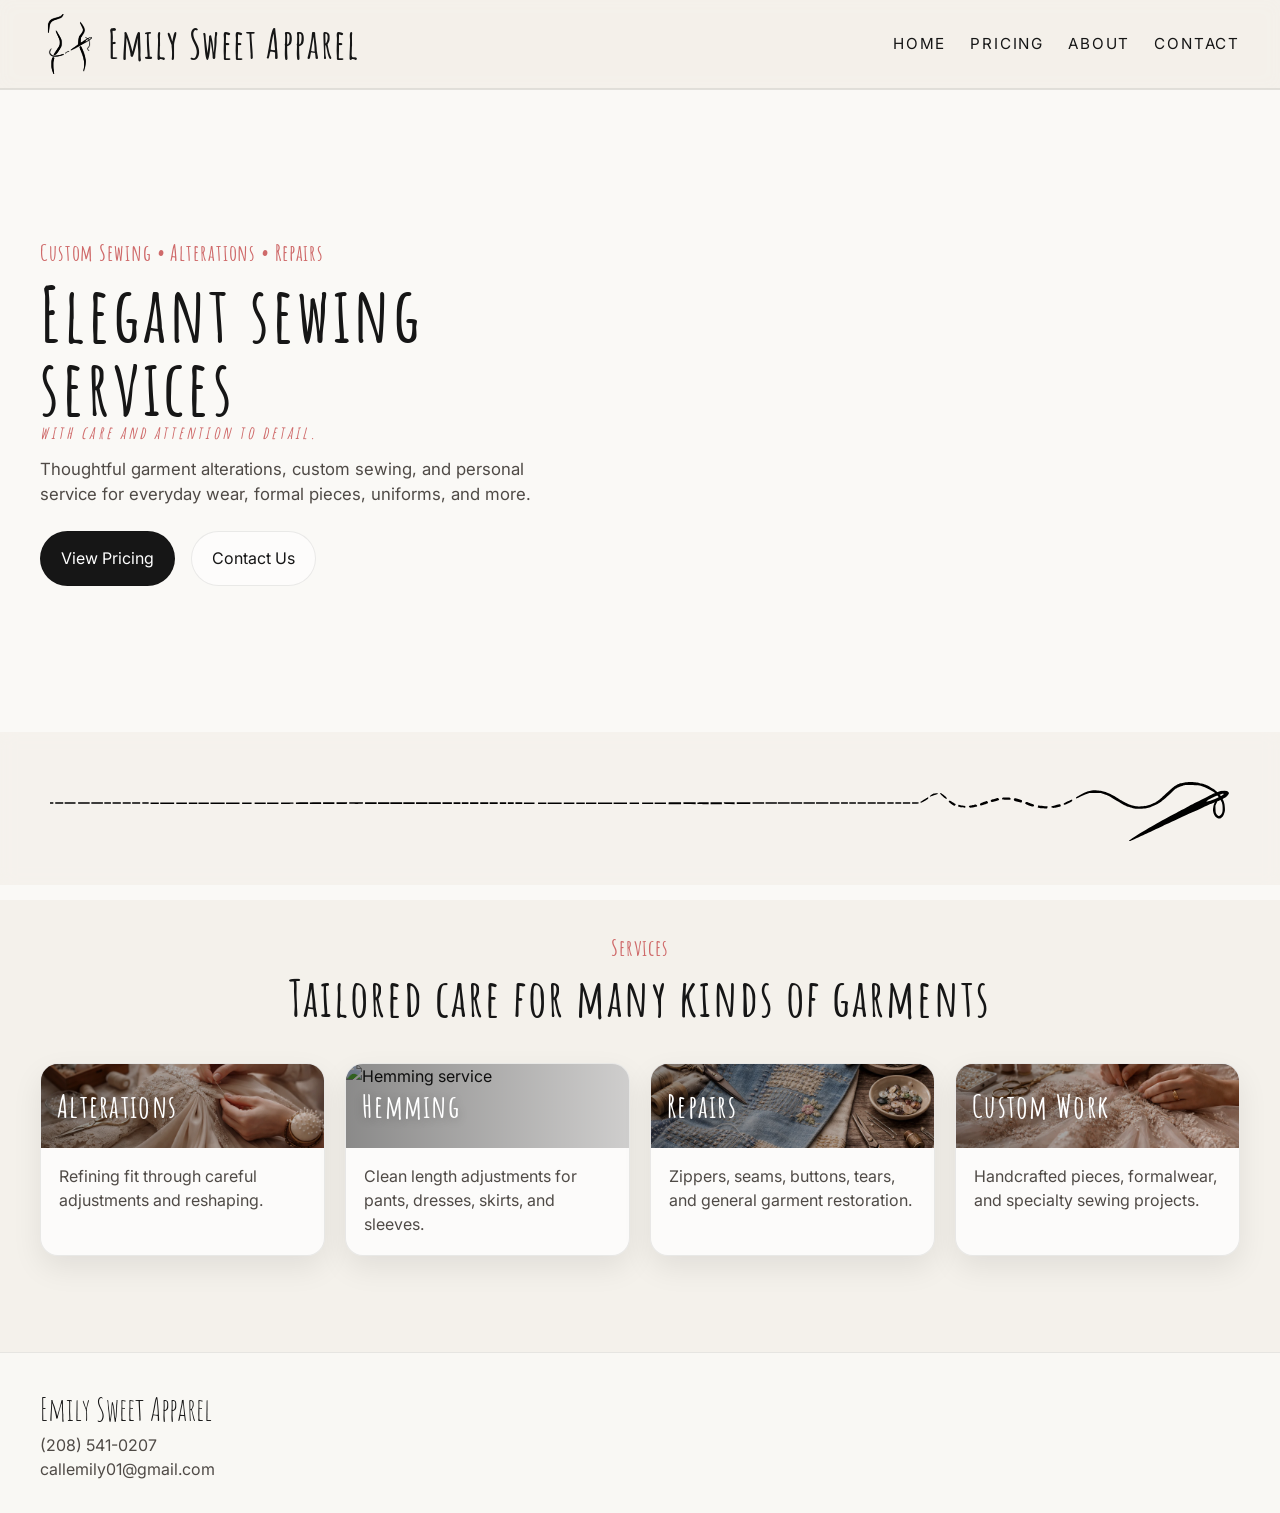
==== index.html @ 6f7a69de "prototype sewing website" ====
<!DOCTYPE html>
<html lang="en">
<head>
  <meta charset="UTF-8" />
  <meta name="viewport" content="width=device-width, initial-scale=1.0" />
  <title>Emily Sweet Apparel</title>

  <link rel="preconnect" href="https://fonts.googleapis.com">
  <link rel="preconnect" href="https://fonts.gstatic.com" crossorigin>
  <link
    href="https://fonts.googleapis.com/css2?family=Amatic+SC:wght@400;700&family=Inter:wght@300;400;500;600&display=swap"
    rel="stylesheet"
  >

  <link rel="stylesheet" href="css/reset.css" />
  <link rel="stylesheet" href="css/variables.css" />
  <link rel="stylesheet" href="css/base.css" />
  <link rel="stylesheet" href="css/layout.css" />
  <link rel="stylesheet" href="css/components.css" />
  <link rel="stylesheet" href="css/pages.css" />
</head>
<body>
  <div class="site-shell">
    <div id="site-header" class="site-header"></div>
    <main>
        <section class="hero section">
            <div class="container hero-grid">
                <!-- LEFT: TEXT -->
                <div class="hero-copy">
                    <p class="eyebrow">Custom Sewing • Alterations • Repairs</p>
                    <h1>Elegant sewing services<span class="attention">with care and attention to detail.</span>
                    </h1>

                    <p class="hero-text">
                        Thoughtful garment alterations, custom sewing, and personal service
                        for everyday wear, formal pieces, uniforms, and more.
                    </p>

                    <div class="hero-actions">
                        <a href="pricing.html" class="btn btn-primary">View Pricing</a>
                        <a href="contact.html" class="btn btn-secondary">Contact Us</a>
                    </div>
                    </div>

                    <!-- RIGHT: GALLERY -->
                    <div class="hero-gallery">
                    <div class="falling-gallery" id="gallery">
                        <div class="gallery-fade gallery-fade-top"></div>

                        <div class="gallery-track gallery-back"></div>
                        <div class="gallery-track gallery-mid"></div>
                        <div class="gallery-track gallery-front"></div>

                        <div class="gallery-fade gallery-fade-bottom"></div>
                    </div>
                </div>
            </div>
        </section>
        <section class="neetle-logos section">
            <img src="assets/images/branding/thread.svg" alt="thread">
            <img src="assets/images/branding/neetle-single.svg" class="neetle" alt="neetle">
        </section>
        <section class="services-preview section">
            <div class="container">
                <div class="section-heading">
                    <p class="eyebrow">Services</p>
                    <h2>Tailored care for many kinds of garments</h2>
                </div>

                <div class="service-grid">
                <article class="service-card">
                    <a href="pricing.html">
                        <div class="service-card-media">
                            <img src="assets/images/services/alteration.webp" alt="Alterations service" />
                            <h3 class="service-card-title">Alterations</h3>
                        </div>
                        <div class="service-card-body">
                            <p>Refining fit through careful adjustments and reshaping.</p>
                        </div>
                    </a>
                </article>

                <article class="service-card">
                    <a href="pricing.html">
                        <div class="service-card-media">
                            <img src="assets/images/services/hemming.webp" alt="Hemming service" />
                            <h3 class="service-card-title">Hemming</h3>
                        </div>
                        <div class="service-card-body">
                            <p>Clean length adjustments for pants, dresses, skirts, and sleeves.</p>
                        </div>
                    </a>
                </article>

                <article class="service-card">
                    <a href="pricing.html">
                        <div class="service-card-media">
                            <img src="assets/images/services/repair.webp" alt="Repairs service" />
                            <h3 class="service-card-title">Repairs</h3>
                        </div>
                        <div class="service-card-body">
                            <p>Zippers, seams, buttons, tears, and general garment restoration.</p>
                        </div>
                    </a>
                </article>

                <article class="service-card">
                    <a href="pricing.html">
                        <div class="service-card-media">
                            <img src="assets/images/services/customWork.webp" alt="Custom work service" />
                            <h3 class="service-card-title">Custom Work</h3>
                        </div>
                        <div class="service-card-body">
                            <p>Handcrafted pieces, formalwear, and specialty sewing projects.</p>
                        </div>
                    </a>
                </article>
            </div>
        </div>
      </section>
    </main>
    <div id="site-footer"></div>
  </div>

  <script src="js/includes.js"></script>
  <script src="js/main.js"></script>
  <script src="js/nav.js"></script>
  <script src="js/gallery.js"></script>
</body>
</html>
---- css/variables.css ----
:root {
  --color-bg: #f4f1eb;
  --color-bg-soft: rgba(255, 255, 255, 0.72);
  --color-surface: rgba(255, 255, 255, 0.58);
  --color-text: #161616;
  --color-text-muted: #4f4a46;
  --color-border: rgba(0, 0, 0, 0.08);
  --color-accent: #cf6a6a;
  --color-shadow: rgba(0, 0, 0, 0.08);

  --font-display: "Amatic SC", cursive;
  --font-body: "Inter", sans-serif;

  --container-width: 1200px;
  --header-height: 88px;

  --radius-sm: 10px;
  --radius-md: 18px;
  --radius-lg: 28px;

  --space-xs: 0.5rem;
  --space-sm: 0.875rem;
  --space-md: 1.25rem;
  --space-lg: 2rem;
  --space-xl: 4rem;
  --space-2xl: 6rem;

  --transition-fast: 180ms ease;
  --transition-medium: 300ms ease;
}
---- css/base.css ----
body {
  font-family: var(--font-body);
  color: var(--color-text);
  background-color: var(--color-bg);
  background-image:
    linear-gradient(rgba(255, 255, 255, 0.55), rgba(255, 255, 255, 0.55)),
    url("../assets/images/backgrounds/fabric-texture.jpg");
  background-repeat: repeat;
  background-size: 600px auto;
  background-attachment: fixed;
}

.site-shell {
  min-height: 100vh;
  display: flex;
  flex-direction: column;
  overflow: visible;
}

main {
  flex: 1;
}

.container {
  width: min(100% - 2rem, var(--container-width));
  margin-inline: auto;
}

.section {
  padding: var(--space-2xl) 0;
}

h1,
h2,
h3,
.brand-title,
.brand-subtitle,
.eyebrow {
  font-family: var(--font-display);
  font-weight: 700;
  letter-spacing: 0.04em;
}

h1 {
  font-size: clamp(3rem, 6vw, 5.5rem);
  line-height: 0.95;
}

h2 {
  font-size: clamp(2.4rem, 4vw, 4rem);
  line-height: 1;
  margin-bottom: 0.75rem;
}

h3 {
  font-size: 2rem;
  line-height: 1;
}

p {
  color: var(--color-text-muted);
}

.eyebrow {
  font-size: 1.4rem;
  color: var(--color-accent);
  margin-bottom: 0.5rem;
}

.section-heading {
  text-align: center;
  margin-bottom: 2.5rem;
}
---- css/layout.css ----
.site-header {
  position: sticky;
  top: 0;
  z-index: 1000;
  min-height: var(--header-height);
  backdrop-filter: blur(8px);
  background: rgba(244, 241, 235, 0.82);
  border-bottom: 1px solid var(--color-border);
}

.header-inner {
  min-height: var(--header-height);
  display: flex;
  align-items: center;
  justify-content: space-between;
  gap: 1rem;
}

.brand {
  display: inline-flex;
  flex-direction: row;
  line-height: 1;
  align-items: center;
}

.brand-logo {
  width: 60px;
  height: 60px;
  margin-right: 0.5rem;
}

.brand-title {
  font-size: clamp(2.5rem, 3vw, 3rem);
}

.brand-subtitle {
  font-size: 1.5rem;
  color: var(--color-text-muted);
}

.site-nav {
  display: flex;
  align-items: center;
  gap: 1.5rem;
}

.site-nav a {
  position: relative;
  font-size: 0.95rem;
  text-transform: uppercase;
  letter-spacing: 0.12em;
}

.site-nav a::after {
  content: "";
  position: absolute;
  left: 0;
  bottom: -0.25rem;
  width: 100%;
  height: 1px;
  background: var(--color-accent);
  transform: scaleX(0);
  transform-origin: left;
  transition: transform var(--transition-fast);
}

.site-nav a:hover::after {
  transform: scaleX(1);
}

.site-footer {
  padding: 2rem 0;
  border-top: 1px solid var(--color-border);
  background: rgba(255, 255, 255, 0.45);
}

.footer-inner {
  display: flex;
  justify-content: space-between;
  gap: 2rem;
}

.footer-title {
  font-family: var(--font-display);
  font-size: 2rem;
  color: var(--color-text);
}

.footer-text {
  color: var(--color-text-muted);
}
---- css/components.css ----
.btn {
  display: inline-flex;
  align-items: center;
  justify-content: center;
  padding: 0.9rem 1.25rem;
  border-radius: 999px;
  border: 1px solid var(--color-border);
  cursor: pointer;
  transition:
    transform var(--transition-fast),
    background-color var(--transition-fast),
    border-color var(--transition-fast);
}

.btn:hover {
  transform: translateY(-2px);
}

.btn-primary {
  background: var(--color-text);
  color: white;
}

.btn-primary:hover {
  background: #000;
}

.btn-secondary {
  background: rgba(255, 255, 255, 0.55);
}

.btn-secondary:hover {
  border-color: var(--color-accent);
}

.menu-toggle {
  display: none;
  width: 44px;
  height: 44px;
  border: 1px solid var(--color-border);
  background: rgba(255, 255, 255, 0.45);
  border-radius: 999px;
  padding: 0;
  cursor: pointer;
}

.menu-toggle span {
  display: block;
  width: 18px;
  height: 1px;
  margin: 5px auto;
  background: var(--color-text);
}

.service-grid {
  display: grid;
  grid-template-columns: repeat(4, 1fr);
  gap: 1.25rem;
}

.service-card {
  background: var(--color-bg-soft);
  border: 1px solid var(--color-border);
  border-radius: var(--radius-md);
  overflow: hidden;
  box-shadow: 0 12px 30px rgba(0, 0, 0, 0.08);
  transition: ease-in-out 0.2s;
}

.service-card:hover {
  scale: 1.05;
  cursor: pointer;
}

.service-card-media {
  position: relative;
  height: 84px;
  overflow: hidden;
}

.service-card-media img {
  width: 100%;
  height: 100%;
  object-fit: cover;
  display: block;
}

.service-card-media::after {
  content: "";
  position: absolute;
  inset: 0;
  background: linear-gradient(
    to right,
    rgba(0, 0, 0, 0.45),
    rgba(0, 0, 0, 0.18)
  );
}

.service-card-title {
  position: absolute;
  inset: 0;
  z-index: 2;
  display: flex;
  align-items: center;
  padding: 0 1rem;
  margin: 0;
  color: white;
  font-size: 2rem;
  line-height: 1;
  text-shadow: 0 2px 10px rgba(0, 0, 0, 0.25);
}

.service-card-body {
  padding: 1rem 1.1rem 1.15rem;
}

.service-card-body p {
  margin: 0;
}

.neetle-logos {
  backdrop-filter: blur(8px);
  background: rgba(244, 241, 235, 0.82);
  width: 100%;
  margin-bottom: 100px;
  padding: 50px;
}

.neetle-logos {
  position: relative; /* anchor for absolute positioning */
}

.neetle-logos .neetle {
  position: absolute;

  /* responsive positioning */
  right: clamp(5px, 4vw, 100px);
  top: 60%;
  transform: translateY(-50%) rotate(0deg);

  /* responsive size */
  width: clamp(60px, 8vw, 100px);
  height: auto;
  top: 100px;

  /* animation */
  transform-origin: 90% 10%;
  top:55%;
  animation: neetle-sway 2s ease-in-out infinite alternate;
}

@keyframes neetle-sway {
  0% {
    transform: translateY(-50%) rotate(-2.5deg);
  }
  100% {
    transform: translateY(-50%) rotate(2.55deg);
  }
}
---- css/pages.css ----
.hero-grid {
  display: grid;
  grid-template-columns: 1.1fr 0.9fr;
  gap: 2rem;
  align-items: center;
}

.hero-copy {
  max-width: 650px;
}

.hero-text {
  margin-top: 1rem;
  font-size: 1.05rem;
  max-width: 60ch;
}

.hero-gallery {
  position: relative;
  height: 50vh;
}

.attention {
  color: var(--color-accent);
  font-weight: 600;
  font-size: 1.1rem;
  font-style: italic;
  display: block;
}

.hero-actions {
  display: flex;
  gap: 1rem;
  margin-top: 1.5rem;
  flex-wrap: wrap;
}

.hero-art img {
  width: 100%;
  max-width: 520px;
  margin-left: auto;
  border-radius: var(--radius-lg);
  border: 1px solid var(--color-border);
  background: rgba(255, 255, 255, 0.45);
  padding: 1rem;
}

.falling-gallery {
  position: relative;
  overflow: hidden;
  width: 50vw;
  height: 87.5vh;
  margin-top: -115px;
  perspective: 1200px;
  transform-style: preserve-3d;
}

.gallery-fade {
  position: absolute;
  inset: 0;
  pointer-events: none;
  z-index: 20;
}

.gallery-track {
  position: absolute;
  inset: 0;
  pointer-events: none;
  transform-style: preserve-3d;
}

.gallery-item {
  position: absolute;
  top: 0;
  border-radius: var(--radius-md);
  overflow: hidden;
  background: white;
  box-shadow: 0px 5px 10px rgba(0, 0, 0, 0.6);
  transform-style: preserve-3d;
  transform-origin: center center;
  will-change: transform;
  backface-visibility: hidden;
}

.gallery-item img {
  width: 100%;
  height: 100%;
  object-fit: cover;
  display: block;
}

.services-preview {
  margin-top: -150px;
}

@media (max-width: 900px) {
  .hero-grid {
    display: grid;
    grid-template-columns: 1.1fr;
    align-items: center;
  }

  .service-grid {
    grid-template-columns: repeat(2, 1fr);
  }

  .site-nav {
    display: none;
  }

  .menu-toggle {
    display: inline-block;
  }

  .hero-gallery {
    height: 420px;
  }

  .falling-gallery {
    width: 100%;
    height: 100%;
    margin-top: 0;
  }
}

@media (max-width: 640px) {
  .hero-copy {
    max-width: 100%;
  }
  
  .section {
    padding: 4rem 0;
  }

  .service-grid {
    grid-template-columns: 1fr;
  }

  .footer-inner {
    flex-direction: column;
  }

  .hero-gallery {
    height: 660px;
  }
}
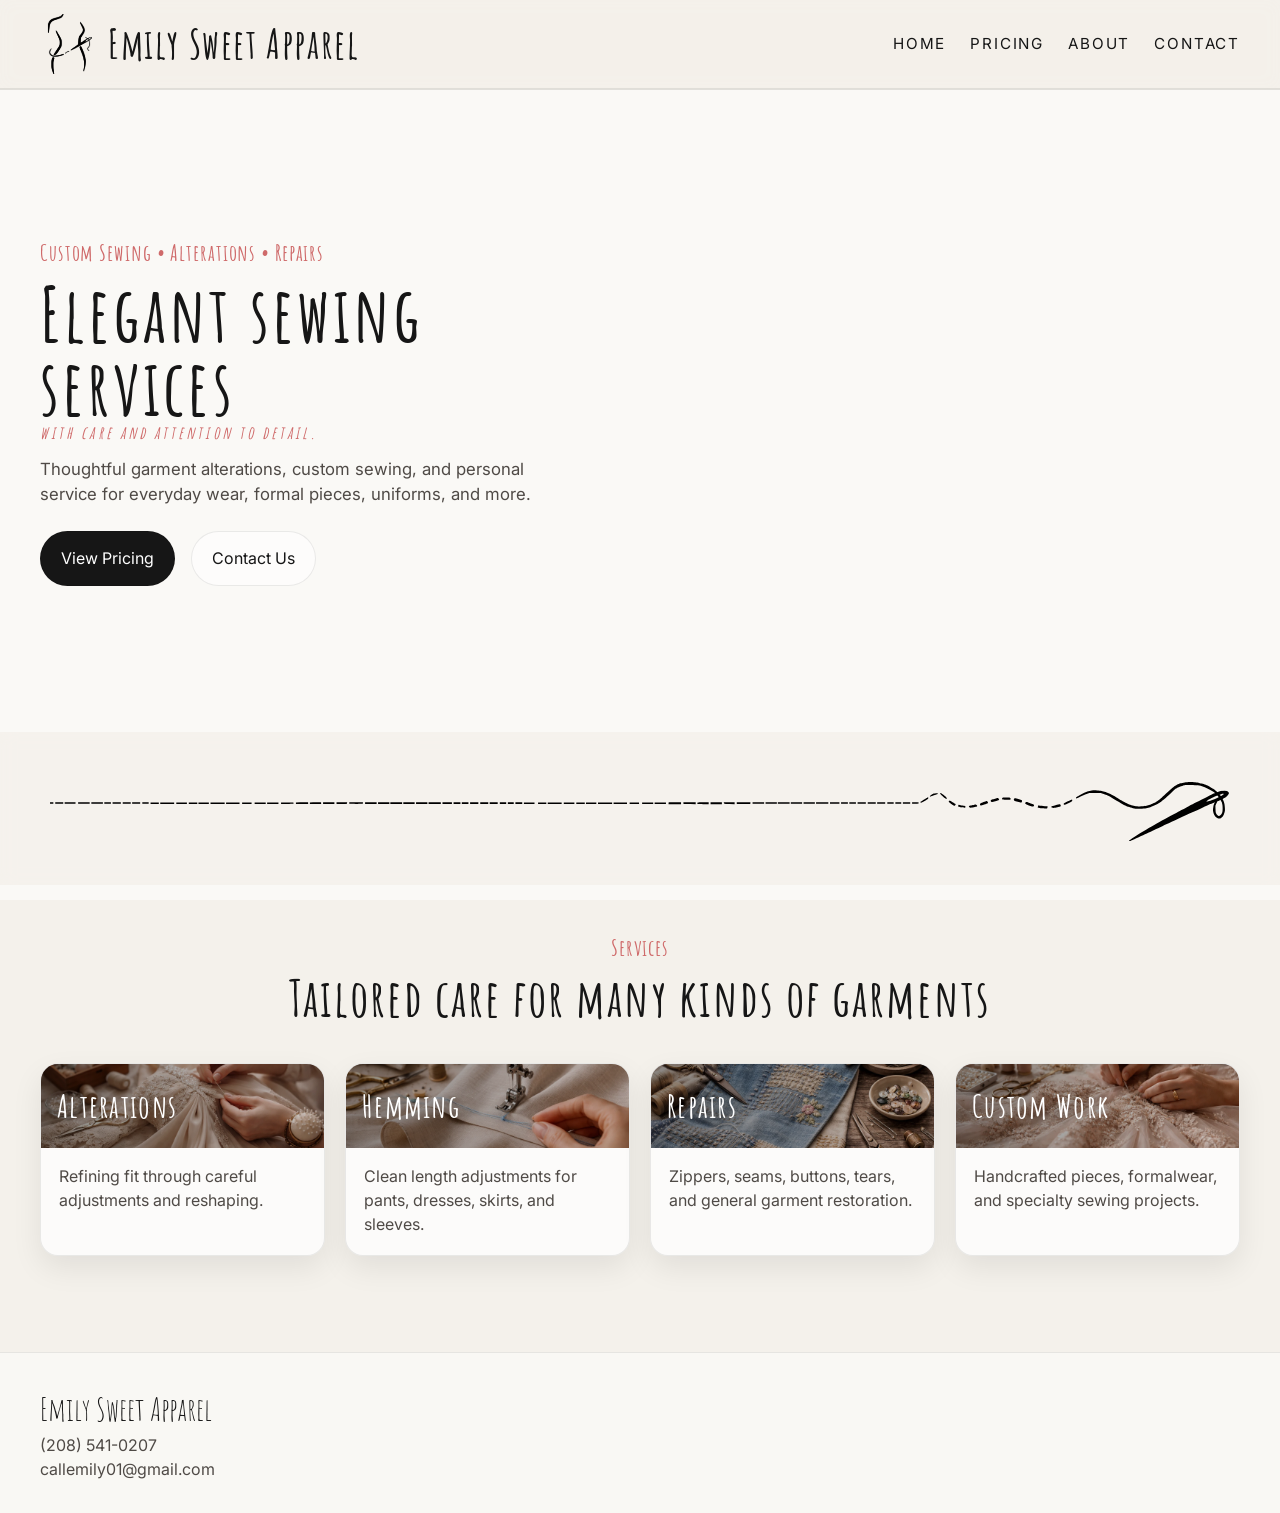
==== commit fa863c5e: "updated heming to Hemming in service card h3" ====
--- a/index.html
+++ b/index.html
@@ -83,7 +83,7 @@
                 <article class="service-card">
                     <a href="pricing.html">
                         <div class="service-card-media">
-                            <img src="assets/images/services/hemming.webp" alt="Hemming service" />
+                            <img src="assets/images/services/Hemming.webp" alt="Hemming service" />
                             <h3 class="service-card-title">Hemming</h3>
                         </div>
                         <div class="service-card-body">
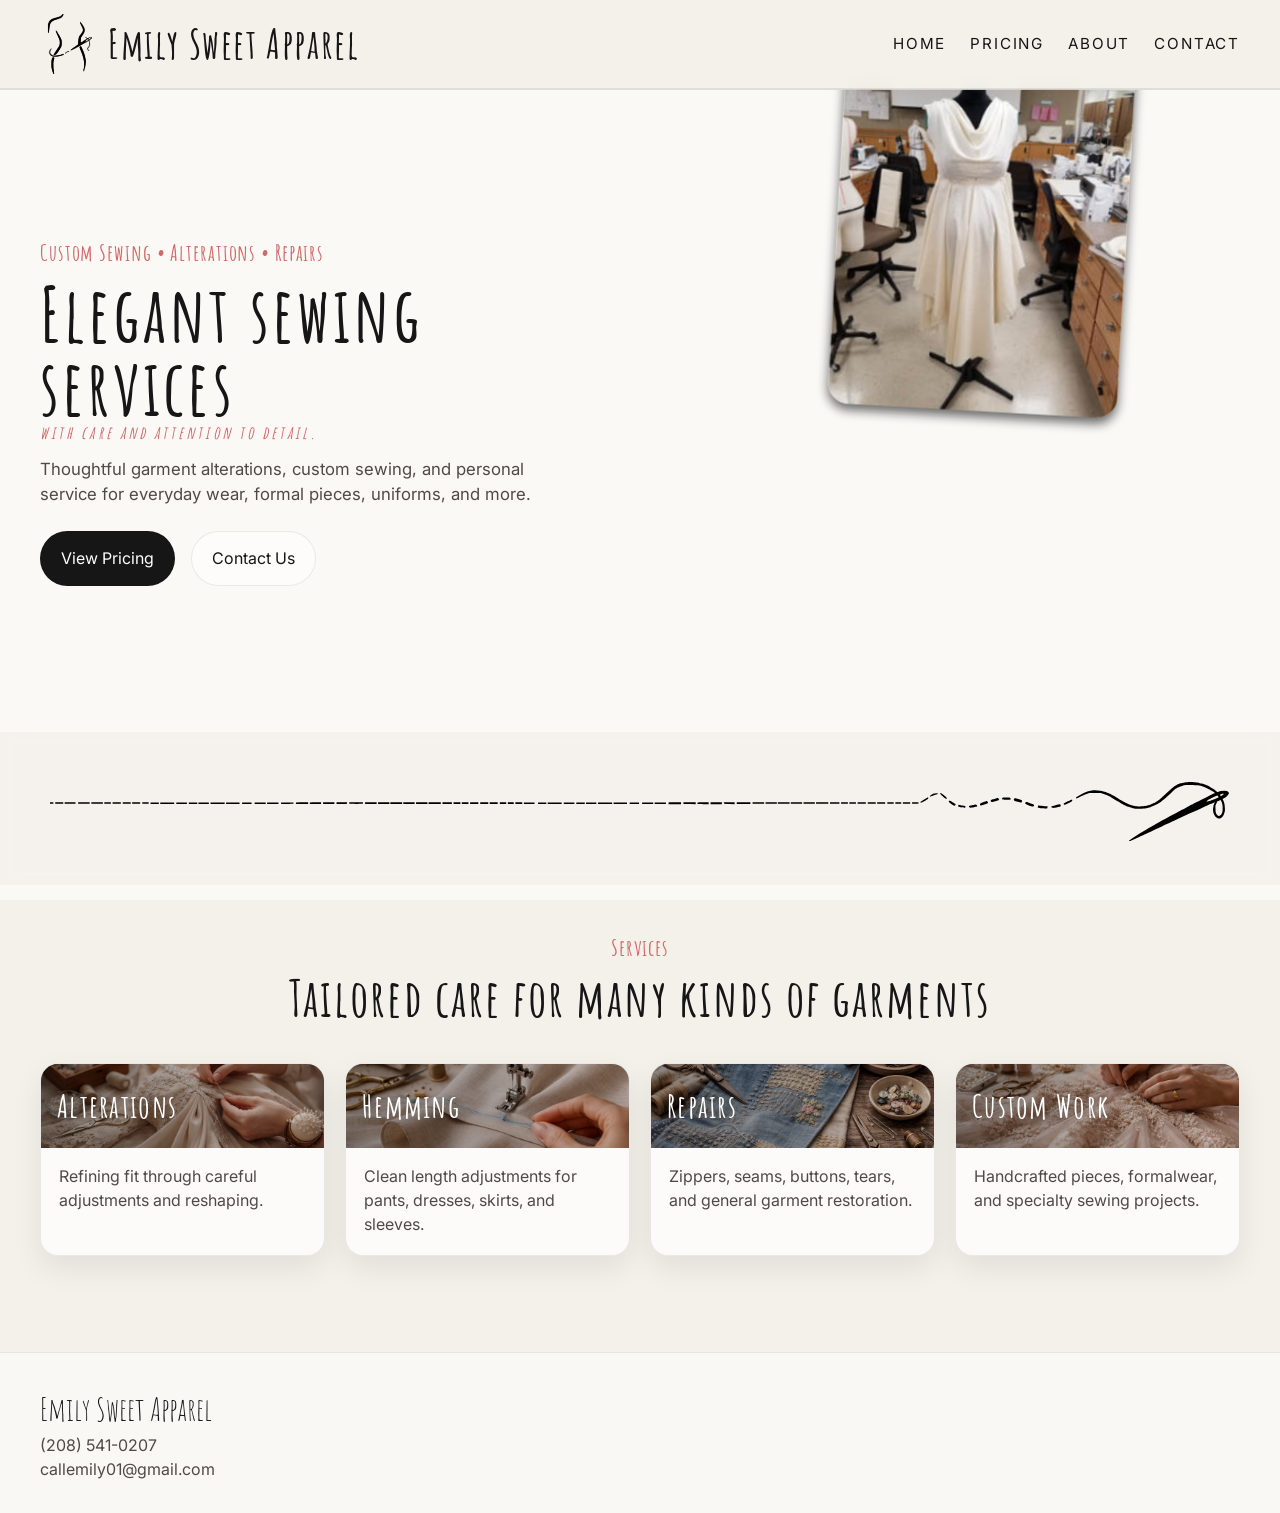
==== commit 66646826: "added images and updated gallery and updated about" ====
--- a/index.html
+++ b/index.html
@@ -125,6 +125,6 @@
   <script src="js/includes.js"></script>
   <script src="js/main.js"></script>
   <script src="js/nav.js"></script>
-  <script src="js/gallery.js"></script>
+  <script type = "module" src="js/gallery.js"></script>
 </body>
 </html>
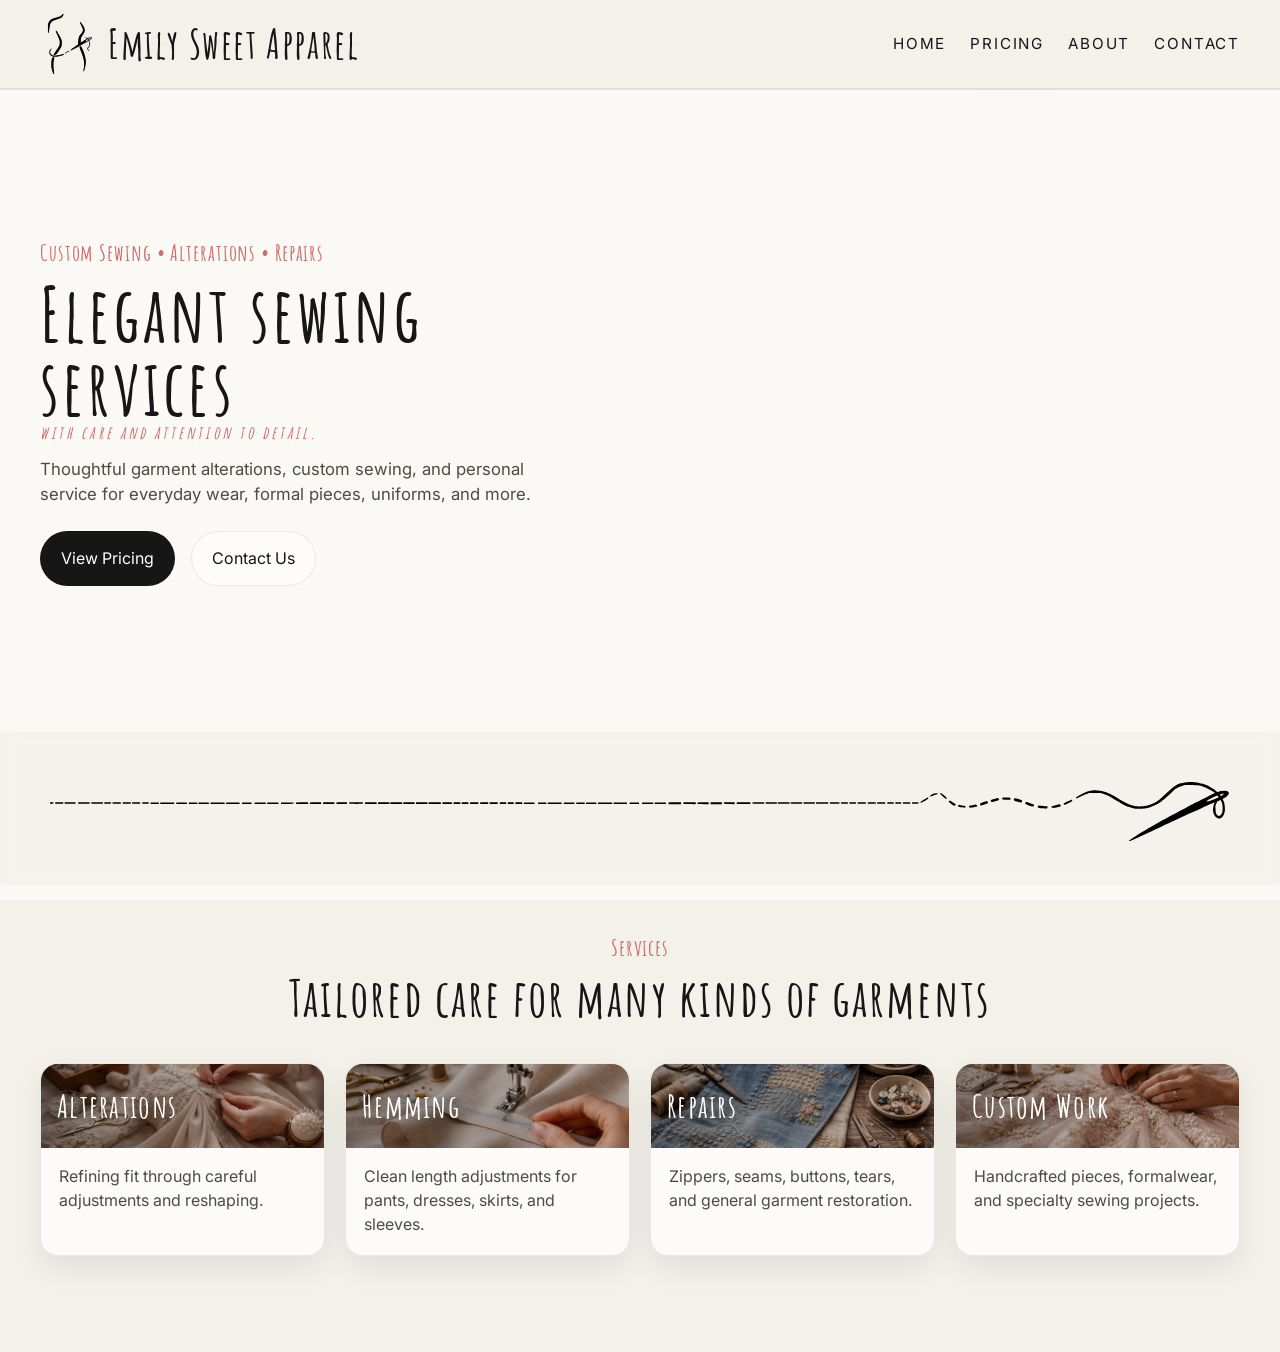
==== commit bef332a8: "updated gallery scroll" ====
--- a/index.html
+++ b/index.html
@@ -119,7 +119,7 @@
         </div>
       </section>
     </main>
-    <div id="site-footer"></div>
+    <!--<div id="site-footer"></div>-->
   </div>
 
   <script src="js/includes.js"></script>
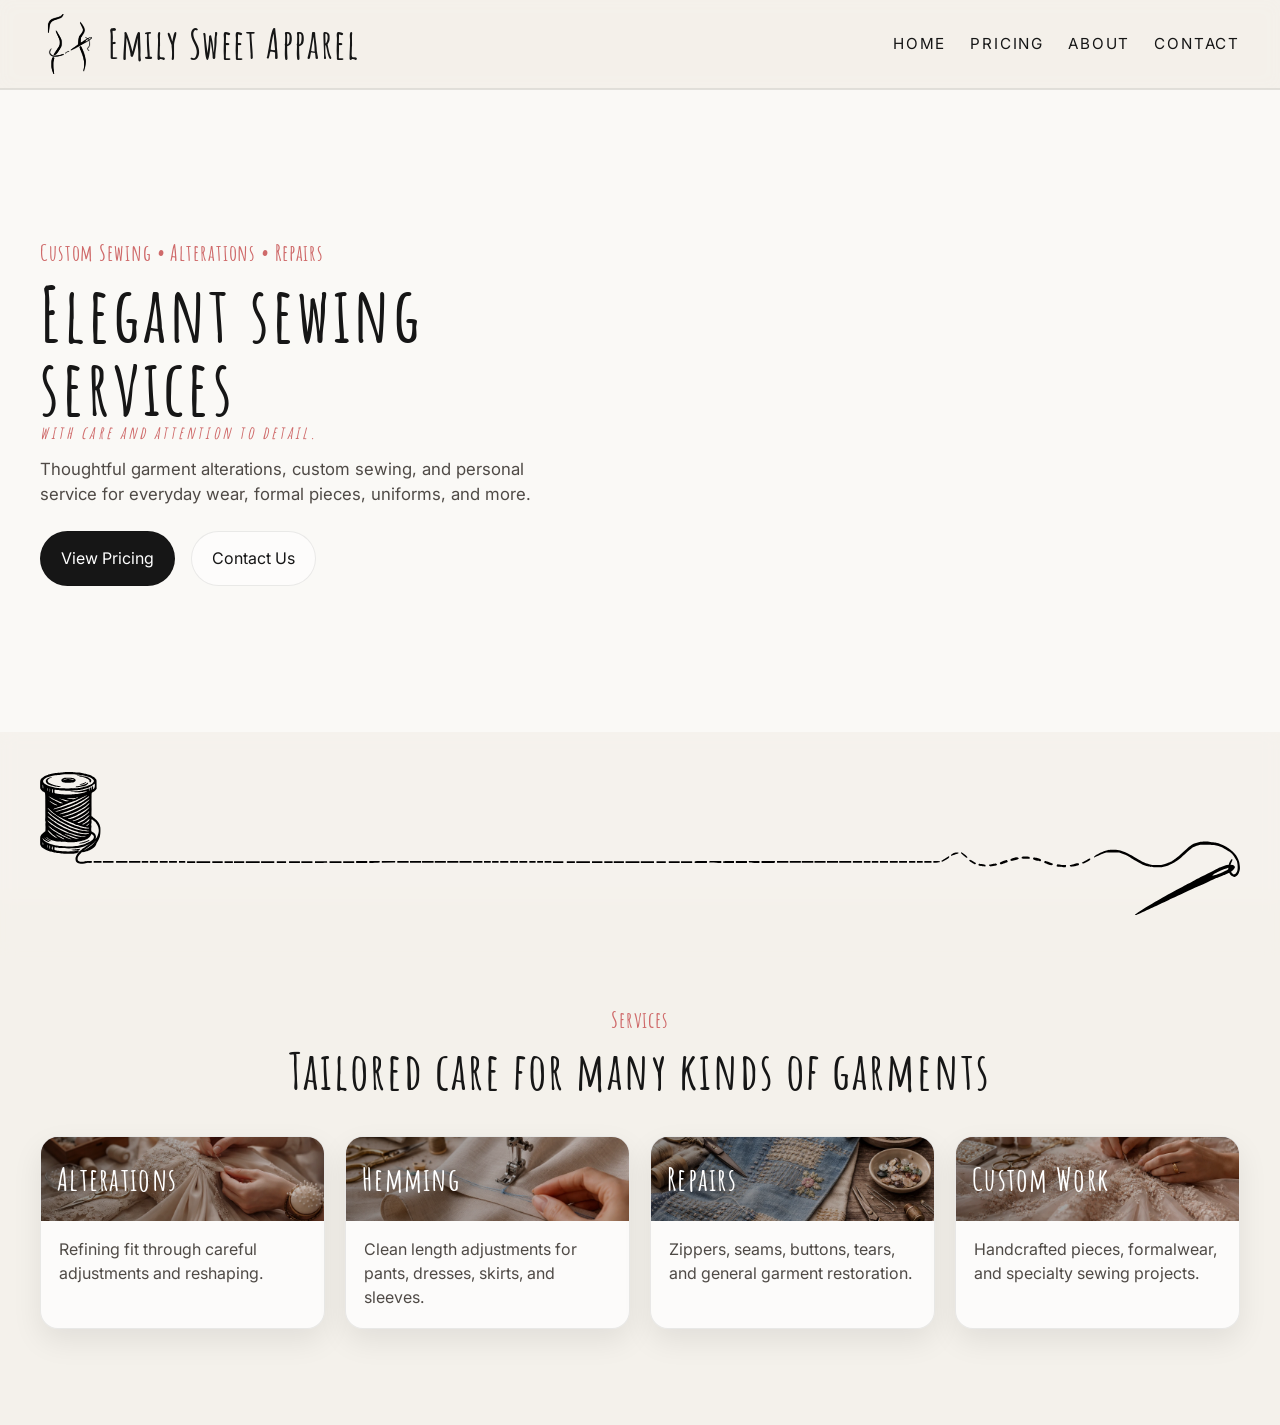
==== commit 45ee47b9: "updated gallery hover effects and added mouseTread following effect, and updated thread neetle svg" ====
--- a/index.html
+++ b/index.html
@@ -18,9 +18,15 @@
   <link rel="stylesheet" href="css/layout.css" />
   <link rel="stylesheet" href="css/components.css" />
   <link rel="stylesheet" href="css/pages.css" />
+  <link rel="stylesheet" href="css/threadpen.css">
 </head>
 <body>
-  <div class="site-shell">
+    <div class="thread-stage">
+        <svg class="thread-svg" aria-hidden="true">
+            <g id="thread-layer"></g>
+        </svg>
+    </div>
+    <div class="site-shell">
     <div id="site-header" class="site-header"></div>
     <main>
         <section class="hero section">
@@ -57,7 +63,7 @@
             </div>
         </section>
         <section class="neetle-logos section">
-            <img src="assets/images/branding/thread.svg" alt="thread">
+            <img src="assets/images/branding/threadSpool.svg" alt="thread">
             <img src="assets/images/branding/neetle-single.svg" class="neetle" alt="neetle">
         </section>
         <section class="services-preview section">
@@ -126,5 +132,6 @@
   <script src="js/main.js"></script>
   <script src="js/nav.js"></script>
   <script type = "module" src="js/gallery.js"></script>
+  <script src="js/threadpen.js"></script>
 </body>
 </html>
--- a/css/components.css
+++ b/css/components.css
@@ -123,7 +123,8 @@
   background: rgba(244, 241, 235, 0.82);
   width: 100%;
   margin-bottom: 100px;
-  padding: 50px;
+  padding: 40px;
+  padding-bottom:80px;
 }
 
 .neetle-logos {
@@ -134,8 +135,8 @@
   position: absolute;
 
   /* responsive positioning */
-  right: clamp(5px, 4vw, 100px);
-  top: 60%;
+  right: clamp(5px, 4vw, 45px);
+  top: 50%;
   transform: translateY(-50%) rotate(0deg);
 
   /* responsive size */
@@ -145,7 +146,7 @@
 
   /* animation */
   transform-origin: 90% 10%;
-  top:55%;
+  top: 70%;
   animation: neetle-sway 2s ease-in-out infinite alternate;
 }
 
--- a/css/pages.css
+++ b/css/pages.css
@@ -75,11 +75,28 @@
   border-radius: var(--radius-md);
   overflow: hidden;
   background: white;
-  box-shadow: 0px 5px 10px rgba(0, 0, 0, 0.6);
+  box-shadow: 0 5px 10px rgba(0, 0, 0, 0.6);
   transform-style: preserve-3d;
   transform-origin: center center;
-  will-change: transform;
+  will-change: transform, box-shadow, filter, z-index;
   backface-visibility: hidden;
+  pointer-events: auto;
+  transition:
+    box-shadow 180ms ease,
+    filter 180ms ease,
+    z-index 70ms linear;
+}
+
+.gallery-item--interactive {
+  cursor: pointer;
+}
+
+.gallery-item.is-hover-focused {
+  box-shadow:
+    0 0 18px rgba(255, 255, 255, 0.24),
+    0 0 38px rgba(255, 255, 255, 0.14),
+    0 10px 24px rgba(0, 0, 0, 0.24);
+  filter: brightness(1.03);
 }
 
 .gallery-item img {
@@ -87,6 +104,51 @@
   height: 100%;
   object-fit: cover;
   display: block;
+  pointer-events: none;
+}
+
+.gallery-modal-open {
+  overflow: hidden;
+}
+
+.gallery-modal-overlay[hidden] {
+  display: none;
+}
+
+.gallery-modal-overlay {
+  position: fixed;
+  inset: 0;
+  z-index: 5000;
+  display: grid;
+  place-items: center;
+  padding: 2rem;
+  background: rgba(10, 10, 10, 0.52);
+  backdrop-filter: blur(8px);
+  -webkit-backdrop-filter: blur(8px);
+}
+
+.gallery-modal-dialog {
+  position: relative;
+  display: flex;
+  align-items: center;
+  justify-content: center;
+  max-width: min(78vw, 980px);
+  max-height: 84vh;
+  pointer-events: auto;
+}
+
+.gallery-modal-image {
+  display: block;
+  max-width: 100%;
+  max-height: 84vh;
+  width: auto;
+  height: auto;
+  border-radius: var(--radius-lg);
+  background: rgba(255, 255, 255, 0.96);
+  border: 1px solid rgba(255, 255, 255, 0.42);
+  box-shadow:
+    0 20px 60px rgba(0, 0, 0, 0.34),
+    0 0 32px rgba(255, 255, 255, 0.08);
 }
 
 .services-preview {
@@ -121,6 +183,19 @@
     height: 100%;
     margin-top: 0;
   }
+
+  .gallery-modal-overlay {
+    padding: 1.25rem;
+  }
+
+  .gallery-modal-dialog {
+    max-width: 92vw;
+    max-height: 82vh;
+  }
+
+  .gallery-modal-image {
+    max-height: 82vh;
+  }
 }
 
 @media (max-width: 640px) {
@@ -143,4 +218,18 @@
   .hero-gallery {
     height: 660px;
   }
+
+  .gallery-modal-overlay {
+    padding: 0.9rem;
+  }
+
+  .gallery-modal-dialog {
+    max-width: 96vw;
+    max-height: 80vh;
+  }
+
+  .gallery-modal-image {
+    max-height: 80vh;
+    border-radius: var(--radius-md);
+  }
 }
--- a/css/threadpen.css
+++ b/css/threadpen.css
@@ -0,0 +1,30 @@
+html,
+body {
+  margin: 0;
+  width: 100%;
+  height: 100%;
+}
+
+.thread-stage {
+  position: fixed;
+  inset: 0;
+  width: 100%;
+  height: 100%;
+  z-index: 5;
+  pointer-events: none;
+
+}
+
+.thread-svg {
+  display: block;
+  width: 100%;
+  height: 100%;
+}
+
+.thread-stitch {
+  fill: none;
+  stroke: #111;
+  stroke-width: 2.5;
+  stroke-linecap: round;
+  stroke-linejoin: round;
+}
